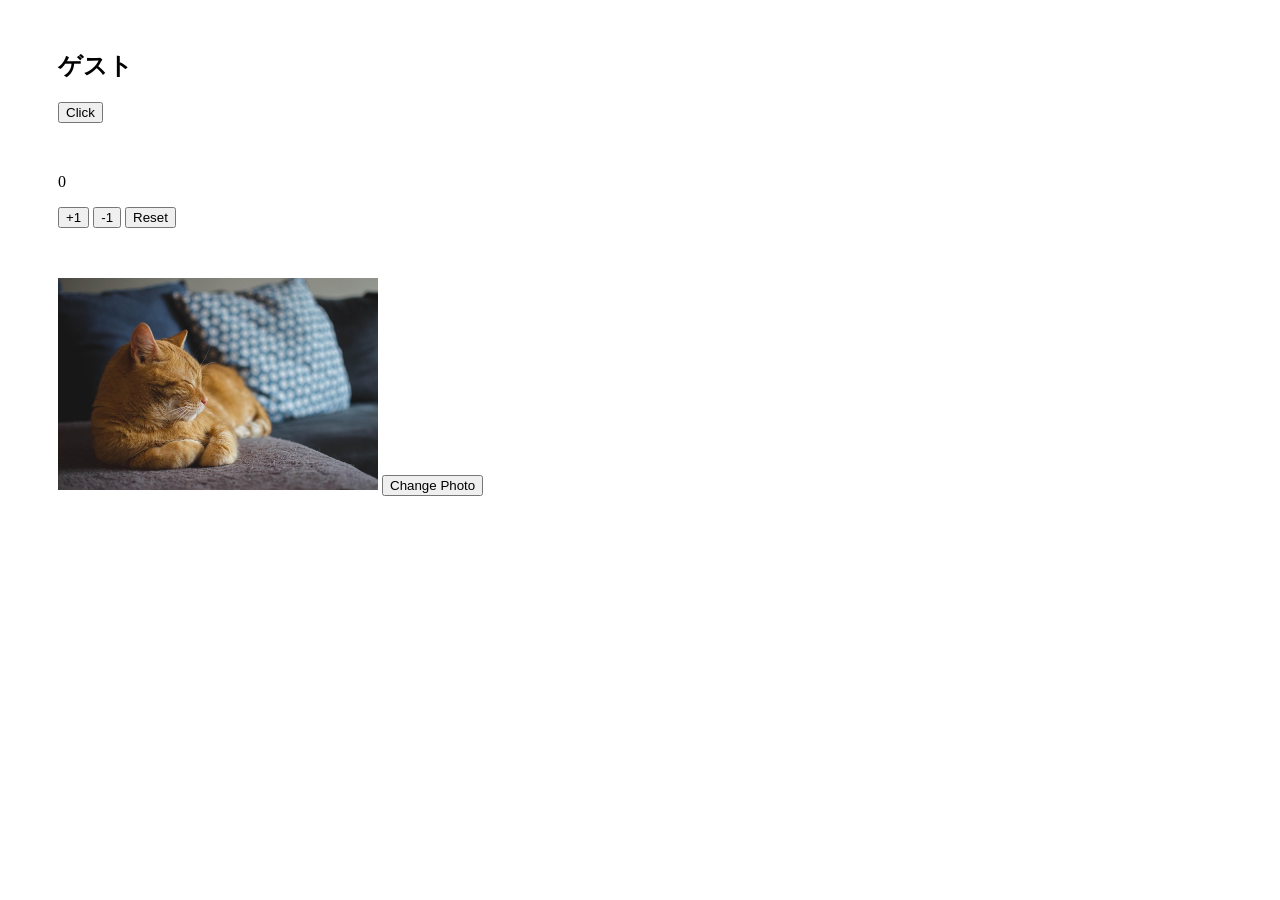
==== index.html @ 020d9b16 "4/30分までpush" ====
<html>

<head>
    <link rel="stylesheet" href="assets/css/style.css">
    <title>My Web Page</title>
</head>

<body>
    <section>
        <h1 id="target">ゲスト</h1>
        <button onclick="sayHello()">Click </button>
    </section>
    <!-- counter sectionn-->
    <section>
        <p id="counter">0</p>
        <button onclick="incrementCounter()">+1</button>
        <button onclick="decrementCounter()">-1</button>
        <button onclick="reset()">Reset</button>
    </section>

    <!--image section-->
    <section>
        <img id="photo" src="assets/images/cat.jpg" width="320">
        <button onclick="changePhoto()">Change Photo</button>
    </section>

    <script src="assets/js/main.js"></script>
    <script src="assets/js/counter.js"></script>
    <script src="assets/js/image.js"></script>

</body>

</html>
---- assets/css/style.css ----
section{
    margin: 50px 50px;
}
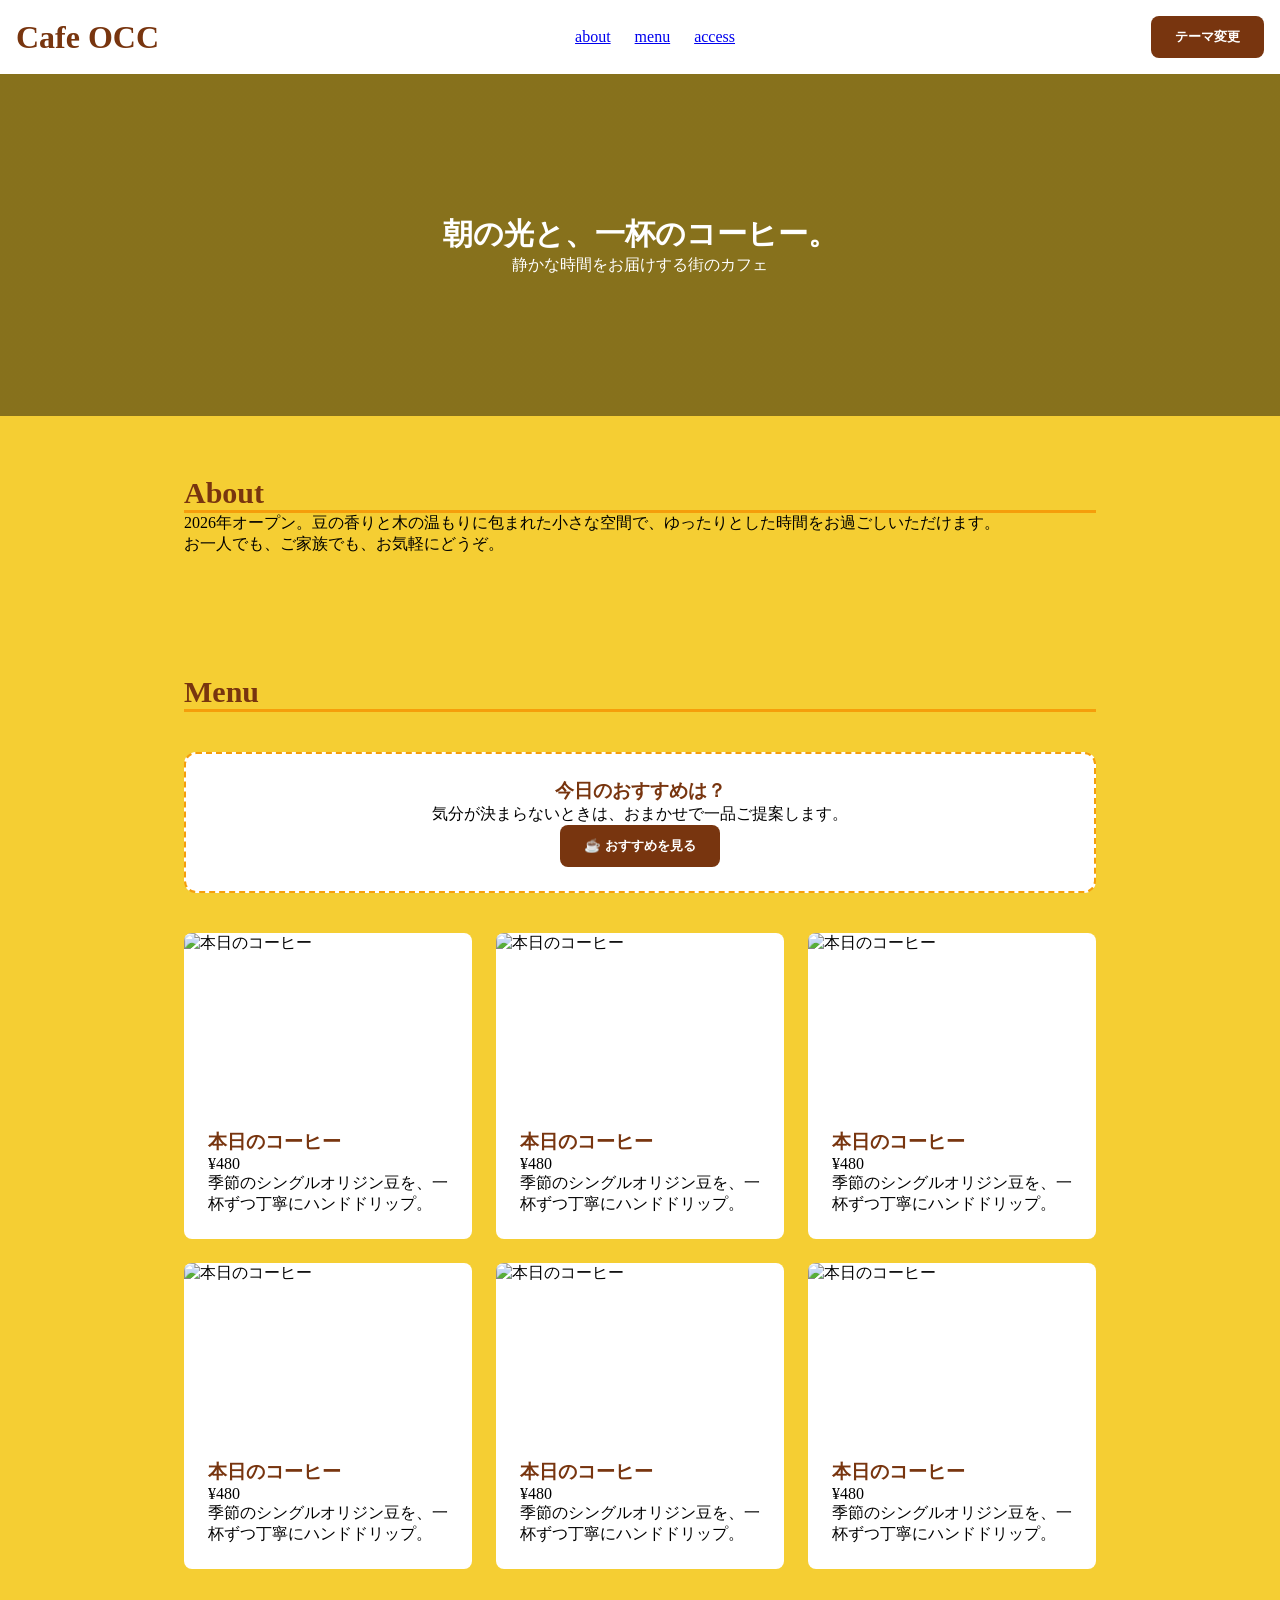
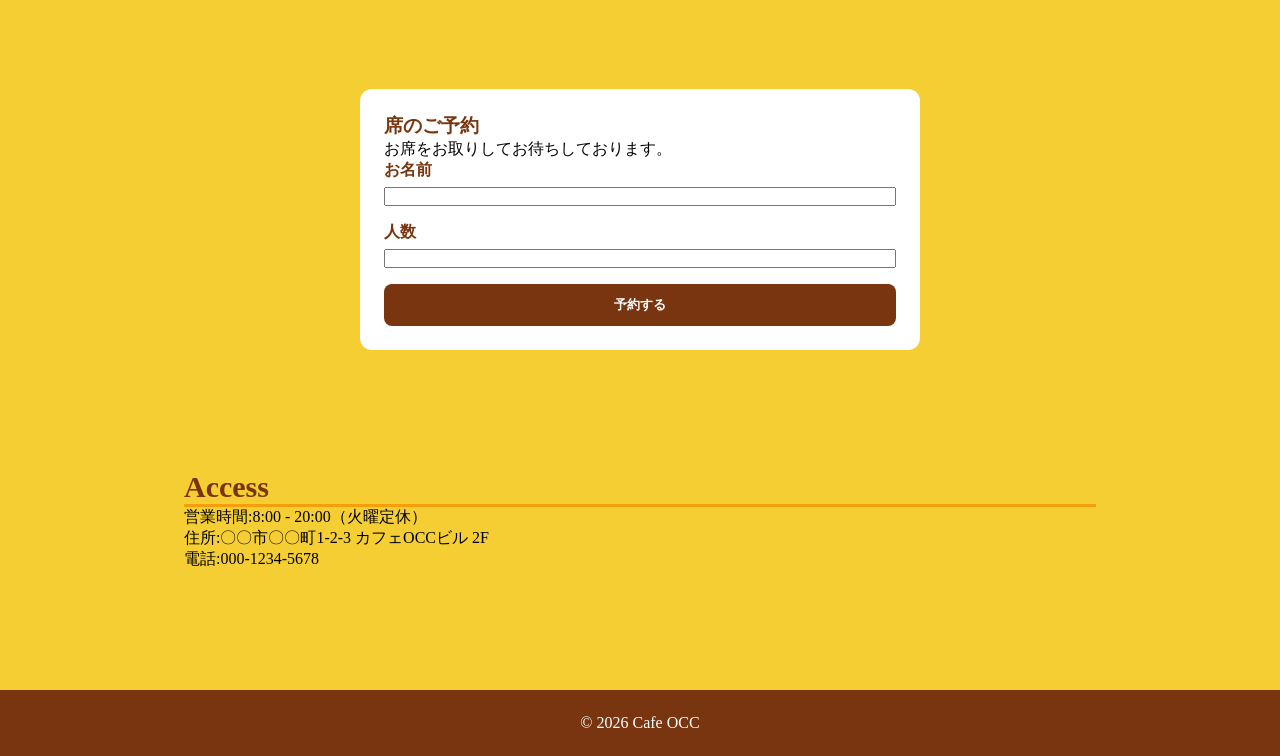
==== commit 77d0a4ec: "予約の方法まで理解しました。" ====
--- a/index.html
+++ b/index.html
@@ -1,33 +1,133 @@
-<html>
+<!DOCTYPE html>
+<html lang="ja">
+<head>
+    <meta charset="UTF-8">
+    <meta name="viewport" content="width=device-width, initial-scale=1.0">
+    <title>Cafe OCC</title>
+    <link rel="stylesheet" href="style.css">
+</head>
+<body>
+    <!-- ヘッダー -->
+    <header>
+        <h1>Cafe OCC</h1>
 
-<head>
-    <link rel="stylesheet" href="assets/css/style.css">
-    <title>My Web Page</title>
-</head>
+        <nav>
+            <a href="#about">about</a>
+            <a href="#menu">menu</a>
+            <a href="#access">access</a>
+        </nav>
 
-<body>
-    <section>
-        <h1 id="target">ゲスト</h1>
-        <button onclick="sayHello()">Click </button>
-    </section>
-    <!-- counter sectionn-->
-    <section>
-        <p id="counter">0</p>
-        <button onclick="incrementCounter()">+1</button>
-        <button onclick="decrementCounter()">-1</button>
-        <button onclick="reset()">Reset</button>
-    </section>
+        <button>テーマ変更</button>
+    </header>
 
-    <!--image section-->
-    <section>
-        <img id="photo" src="assets/images/cat.jpg" width="320">
-        <button onclick="changePhoto()">Change Photo</button>
-    </section>
+    <!-- メイン -->
+    <main>
+        <!-- Hero section -->
+        <section id="hero">
+            <h2>朝の光と、一杯のコーヒー。</h2>
+            <p>静かな時間をお届けする街のカフェ</p>
+        </section>
+        
+        <!-- About section -->
+        <section id="about">
+            <h2>About</h2>
+            <p>2026年オープン。豆の香りと木の温もりに包まれた小さな空間で、ゆったりとした時間をお過ごしいただけます。</p>
+            <p>お一人でも、ご家族でも、お気軽にどうぞ。</p>
+        </section>
 
-    <script src="assets/js/main.js"></script>
-    <script src="assets/js/counter.js"></script>
-    <script src="assets/js/image.js"></script>
+        <!-- Menu section -->
+        <section id="menu">
+            <h2>Menu</h2>
 
+            <div class="recommend">
+                <h3>今日のおすすめは？</h3>
+                <p>気分が決まらないときは、おまかせで一品ご提案します。</p>
+                <button onclick="pickRecommend()" class="recommend-btn">☕ おすすめを見る</button>
+            </div>
+
+            <div class="menu-list">
+
+                <div class="menu-item">
+                    <img src="https://images.unsplash.com/photo-1509042239860-f550ce710b93?w=600&h=400&fit=crop&auto=format&q=80" alt="本日のコーヒー">
+                    <h3>本日のコーヒー</h3>
+                    <p class="price">¥480</p>
+                    <p>季節のシングルオリジン豆を、一杯ずつ丁寧にハンドドリップ。</p>
+                </div>
+
+                <div class="menu-item">
+                    <img src="https://images.unsplash.com/photo-1509042239860-f550ce710b93?w=600&h=400&fit=crop&auto=format&q=80" alt="本日のコーヒー">
+                    <h3>本日のコーヒー</h3>
+                    <p class="price">¥480</p>
+                    <p>季節のシングルオリジン豆を、一杯ずつ丁寧にハンドドリップ。</p>
+                </div>
+            
+                <div class="menu-item">
+                    <img src="https://images.unsplash.com/photo-1509042239860-f550ce710b93?w=600&h=400&fit=crop&auto=format&q=80" alt="本日のコーヒー">
+                    <h3>本日のコーヒー</h3>
+                    <p class="price">¥480</p>
+                    <p>季節のシングルオリジン豆を、一杯ずつ丁寧にハンドドリップ。</p>
+                </div>
+
+                <div class="menu-item">
+                    <img src="https://images.unsplash.com/photo-1509042239860-f550ce710b93?w=600&h=400&fit=crop&auto=format&q=80" alt="本日のコーヒー">
+                    <h3>本日のコーヒー</h3>
+                    <p class="price">¥480</p>
+                    <p>季節のシングルオリジン豆を、一杯ずつ丁寧にハンドドリップ。</p>
+                </div>
+
+                <div class="menu-item">
+                    <img src="https://images.unsplash.com/photo-1509042239860-f550ce710b93?w=600&h=400&fit=crop&auto=format&q=80" alt="本日のコーヒー">
+                    <h3>本日のコーヒー</h3>
+                    <p class="price">¥480</p>
+                    <p>季節のシングルオリジン豆を、一杯ずつ丁寧にハンドドリップ。</p>
+                </div>
+
+                <div class="menu-item">
+                    <img src="https://images.unsplash.com/photo-1509042239860-f550ce710b93?w=600&h=400&fit=crop&auto=format&q=80" alt="本日のコーヒー">
+                    <h3>本日のコーヒー</h3>
+                    <p class="price">¥480</p>
+                    <p>季節のシングルオリジン豆を、一杯ずつ丁寧にハンドドリップ。</p>
+                </div>
+            </div>
+        </section>
+
+        <!-- Reserve section -->
+        <section id="reserve">
+            <div class="reserve">
+                <h3>席のご予約</h3>
+                <p>お席をお取りしてお待ちしております。</p>
+
+                <div class="reserve-form">
+                    <div class="form-row">
+                        <label for="guestName">お名前</label>
+                        <input type="text" name="guestName" id="guestName">
+                    </div>
+
+                    <div class="form-row">
+                        <label for="guestCount">人数</label>
+                        <input type="number" name="guestCount" id="guestCount" min="1" max="10">
+                    </div>
+
+                    <button onclick="reserve()">予約する</button>
+                </div>
+               <p id="reserveResult" class="reserve-result"></p>
+            </div>
+        </section>
+
+        <!-- Access：営業時間・住所・電話 -->
+        <section id="access">
+            <h2>Access</h2>
+            <p>営業時間:8:00 - 20:00（火曜定休）</p>
+            <p>住所:〇〇市〇〇町1-2-3 カフェOCCビル 2F</p>
+            <p>電話:000-1234-5678</p>
+        </section>
+    </main>
+
+    <!-- フッター -->
+    <footer>
+        <p>&copy; 2026 Cafe OCC</p>
+    </footer>
+
+    <script src="script.js"></script>
 </body>
-
 </html>
--- a/style.css
+++ b/style.css
@@ -0,0 +1,147 @@
+* {
+    margin: 0;
+    padding: 0;
+    box-sizing: border-box;
+}
+
+:root {
+  --main-color:   #78350F; /* メインの色（濃い茶色） */
+  --accent-color: #F59E0B; /* アクセントの色（オレンジ） */
+  --bg-color:     #f5ce33; /* ページ全体の背景色（クリーム色） */
+  --text-color:   #1F2937; /* 文字色（濃いグレー） */
+  --card-color:   #FFFFFF; /* カードやヘッダーの白 */
+  --muted-color:  #6B7280; /* 説明文や枠線の控えめなグレー */
+}
+
+body {
+    background-color: var(--bg-color);
+}
+
+h1, h2, h3 {
+    color: var(--main-color);
+}
+
+button {
+    background-color: var(--main-color);
+    color: var(--card-color);
+    border: none;
+    padding: 12px 24px;
+    border-radius: 8px;
+    font-weight: bold;
+    cursor: pointer;
+}
+
+button:hover {
+    opacity: 0.85;
+}
+
+header {
+    background-color: var(--card-color);
+    display: flex;
+    justify-content: space-between;
+    padding: 16px;
+    align-items: center;
+}
+
+nav {
+    display: flex;
+    gap: 24px;
+}
+
+section {
+    max-width: 960px;
+    margin: 0 auto;
+    padding: 60px 24px;
+}
+
+section h2 {
+    font-size: 30px;
+    border-bottom: 3px solid var(--accent-color);
+}
+
+/* Hero */
+#hero {
+    background-image:
+    linear-gradient(rgba(0, 0, 0, 0.45), rgba(0, 0, 0, 0.45)), /* 黒い半透明（文字を読みやすく） */
+    url("https://images.unsplash.com/photo-1521017432531-fbd92d768814?w=1600&h=900&fit=crop&auto=format&q=80"); /* 背景写真 */
+    padding: 140px 24px;
+    background-size: cover;
+    background-position: center;
+    color: var(--card-color);
+    text-align: center;
+    max-width: none;
+}
+
+#hero h2 {
+    color: var(--card-color);
+    border-bottom: none;
+}
+
+/* Recommend */
+.recommend {
+    border: 2px dashed var(--accent-color);
+    background-color: var(--card-color);
+    margin: 40px 0;
+    padding: 24px;
+    text-align: center;
+    border-radius: 12px;
+}
+
+/* Menu */
+.menu-list {
+    display: flex;
+    gap: 24px;
+    flex-wrap: wrap;
+}
+
+.menu-item {
+    flex: 1;
+    background-color: var(--card-color);
+    border-radius: 8px;
+    min-width: 240px;
+    padding: 24px;
+    overflow: hidden;
+}
+
+.menu-item img {
+    height: 180px;
+    display: block;
+    width: calc(100% + 48px);
+    margin: -24px -24px 16px;
+    object-fit: cover;
+}
+
+/* Reserve */
+.reserve {
+    background-color: var(--card-color);
+    max-width: 560px;
+    margin: 0 auto;
+    padding: 24px;
+    border-radius: 12px;
+}
+
+.reserve-form {
+    display: flex;
+    flex-direction: column;
+    gap: 16px;
+}
+
+.form-row {
+    display: flex;
+    flex-direction: column;
+    gap: 6px;
+}
+
+.form-row label {
+    font-weight: bold;
+    color: var(--main-color);
+}
+
+/* footer */
+footer {
+    background-color: var(--main-color);
+    color: var(--card-color);
+    text-align: center;
+    padding: 24px;
+    margin-top: 60px;
+}
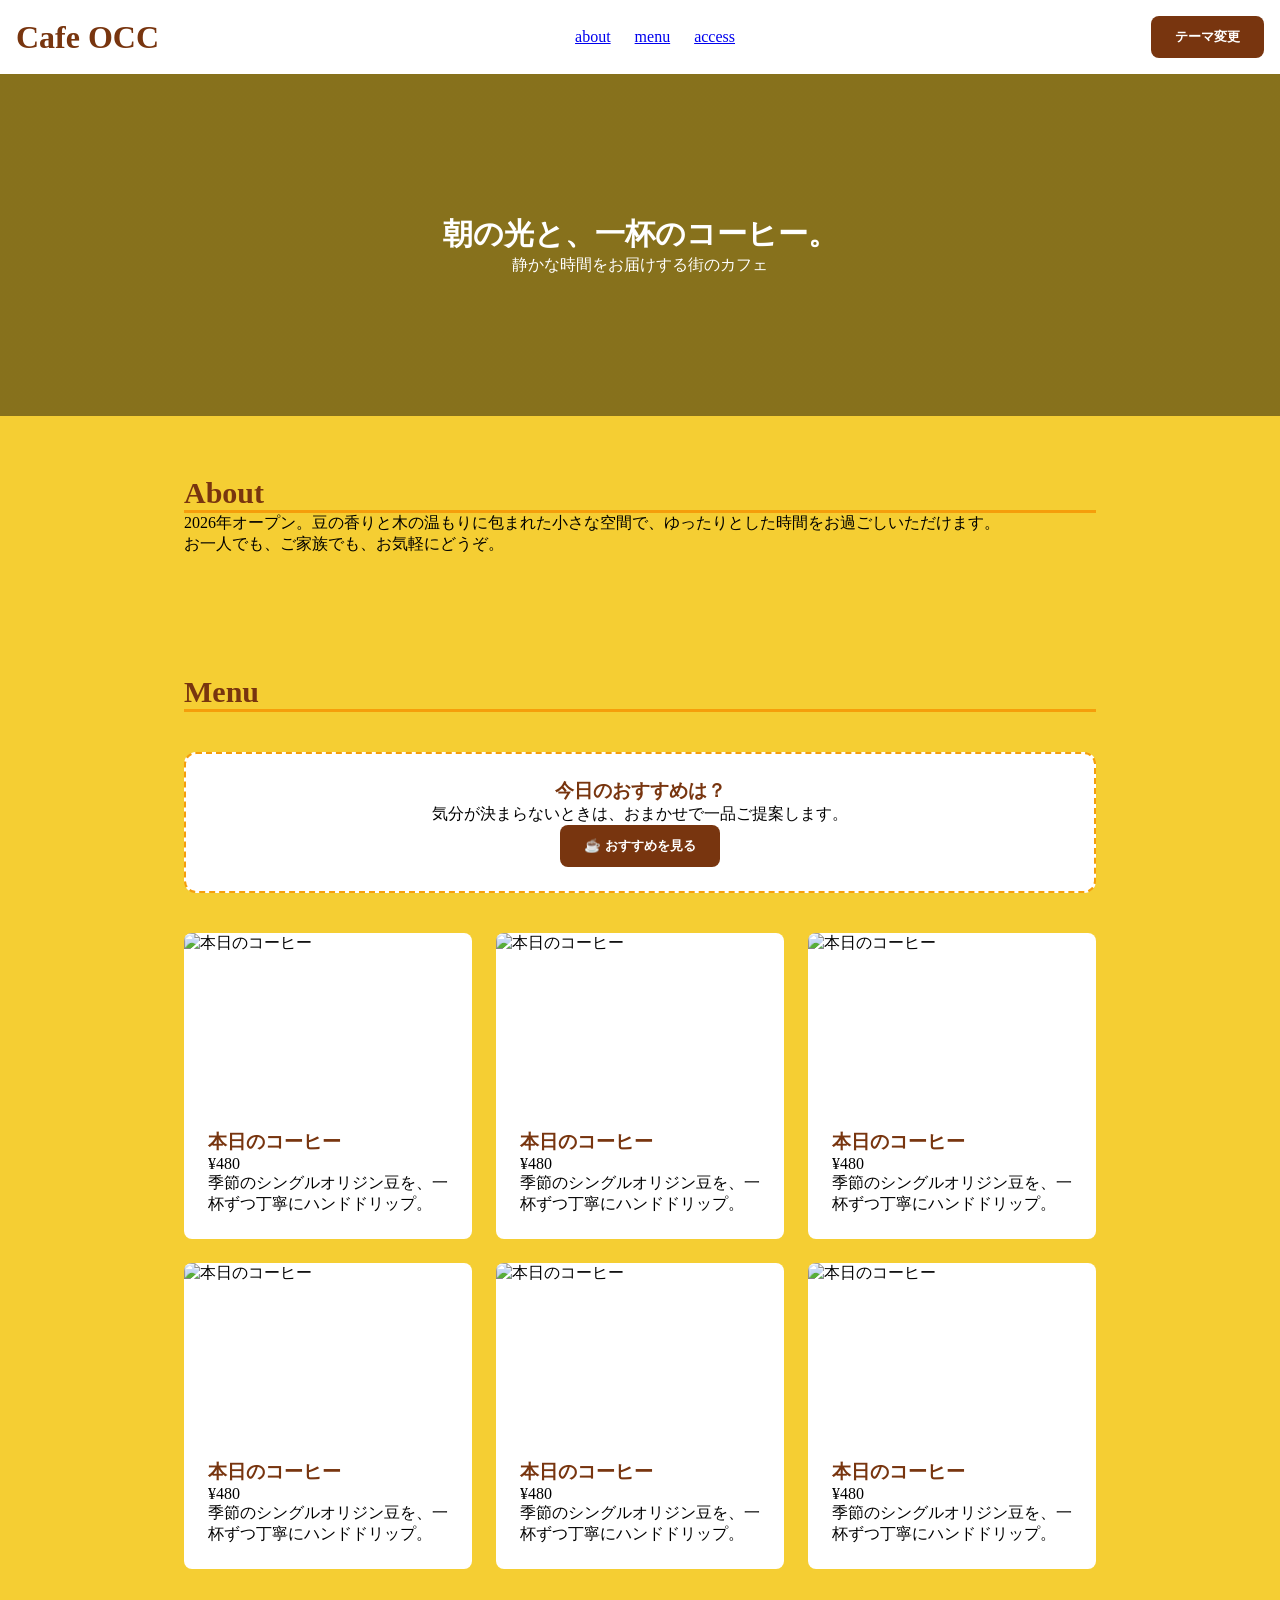
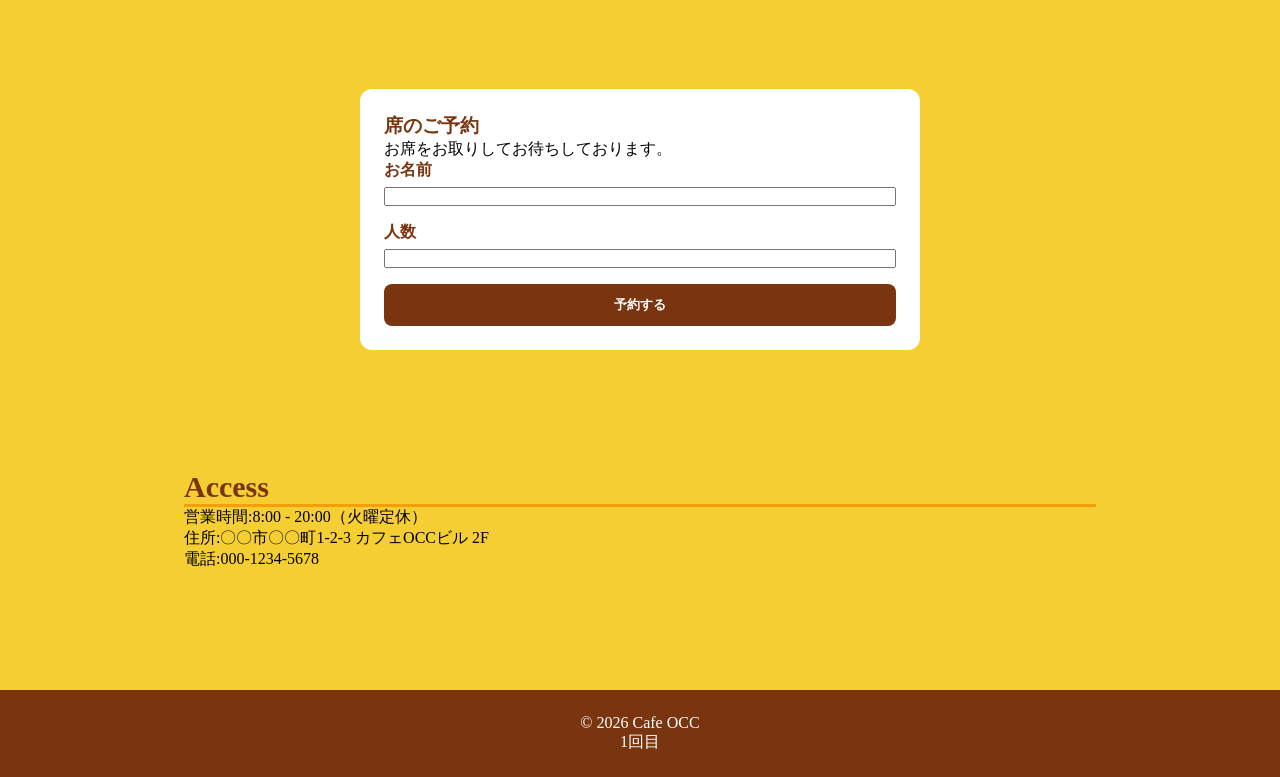
==== commit 4ad80320: "テーマ変更機能とアクセスカウンター機能を追加方法を理解しました。" ====
--- a/index.html
+++ b/index.html
@@ -17,7 +17,7 @@
             <a href="#access">access</a>
         </nav>
 
-        <button>テーマ変更</button>
+        <button onclick="toggleTheme()">テーマ変更</button>
     </header>
 
     <!-- メイン -->
@@ -43,6 +43,7 @@
                 <h3>今日のおすすめは？</h3>
                 <p>気分が決まらないときは、おまかせで一品ご提案します。</p>
                 <button onclick="pickRecommend()" class="recommend-btn">☕ おすすめを見る</button>
+                <p id="recommendResult" class="recommend-result"></p>
             </div>
 
             <div class="menu-list">
@@ -126,6 +127,7 @@
     <!-- フッター -->
     <footer>
         <p>&copy; 2026 Cafe OCC</p>
+        <p><span id="visitCount">0</span>回目</p>
     </footer>
 
     <script src="script.js"></script>
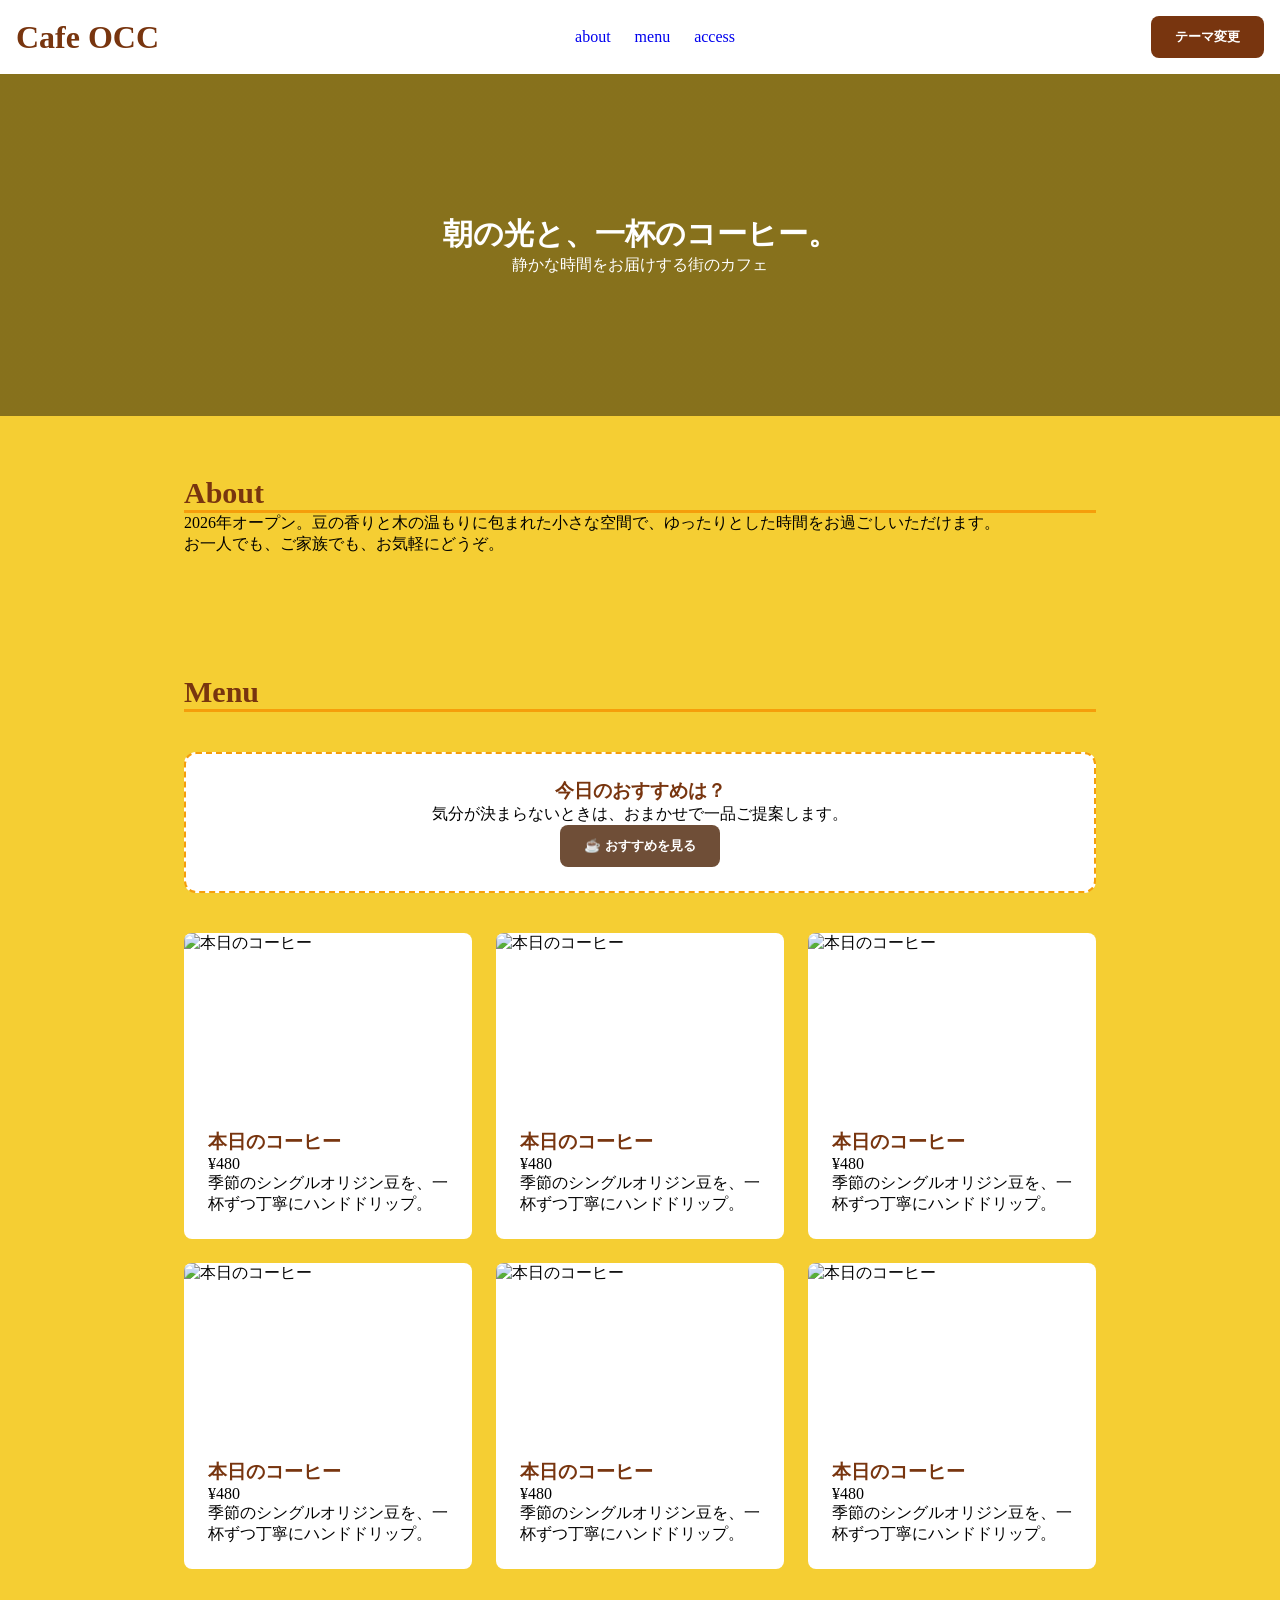
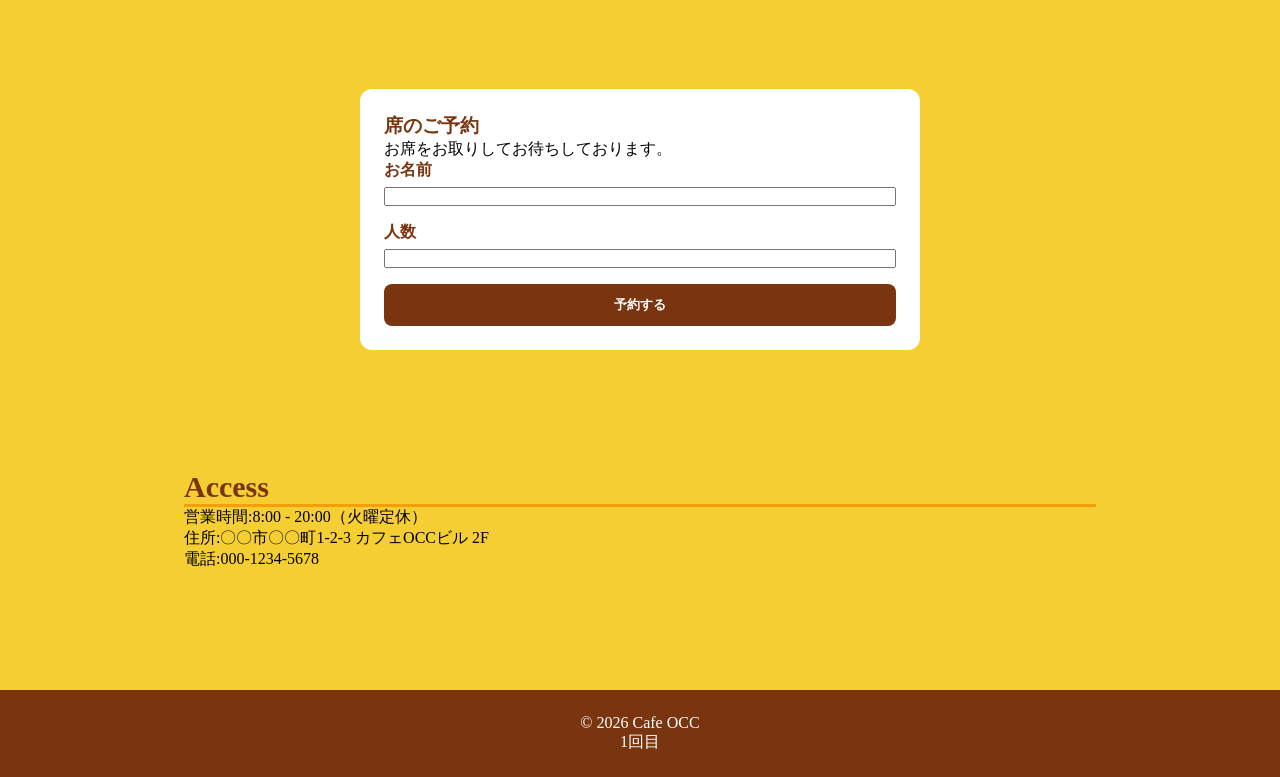
==== commit 482facde: "@keyframes の使い方を学び、CSSで動きを表現する方法を理解できました。" ====
--- a/index.html
+++ b/index.html
@@ -42,7 +42,7 @@
             <div class="recommend">
                 <h3>今日のおすすめは？</h3>
                 <p>気分が決まらないときは、おまかせで一品ご提案します。</p>
-                <button onclick="pickRecommend()" class="recommend-btn">☕ おすすめを見る</button>
+                <button onclick="pickRecommend()" class="recommend-btn spinning">☕ おすすめを見る</button>
                 <p id="recommendResult" class="recommend-result"></p>
             </div>
 
--- a/style.css
+++ b/style.css
@@ -5,19 +5,27 @@
 }
 
 :root {
-  --main-color:   #78350F; /* メインの色（濃い茶色） */
-  --accent-color: #F59E0B; /* アクセントの色（オレンジ） */
-  --bg-color:     #f5ce33; /* ページ全体の背景色（クリーム色） */
-  --text-color:   #1F2937; /* 文字色（濃いグレー） */
-  --card-color:   #FFFFFF; /* カードやヘッダーの白 */
-  --muted-color:  #6B7280; /* 説明文や枠線の控えめなグレー */
+    --main-color: #78350F;
+    /* メインの色（濃い茶色） */
+    --accent-color: #F59E0B;
+    /* アクセントの色（オレンジ） */
+    --bg-color: #f5ce33;
+    /* ページ全体の背景色（クリーム色） */
+    --text-color: #1F2937;
+    /* 文字色（濃いグレー） */
+    --card-color: #FFFFFF;
+    /* カードやヘッダーの白 */
+    --muted-color: #6B7280;
+    /* 説明文や枠線の控えめなグレー */
 }
 
 body {
     background-color: var(--bg-color);
 }
 
-h1, h2, h3 {
+h1,
+h2,
+h3 {
     color: var(--main-color);
 }
 
@@ -62,8 +70,10 @@
 /* Hero */
 #hero {
     background-image:
-    linear-gradient(rgba(0, 0, 0, 0.45), rgba(0, 0, 0, 0.45)), /* 黒い半透明（文字を読みやすく） */
-    url("https://images.unsplash.com/photo-1521017432531-fbd92d768814?w=1600&h=900&fit=crop&auto=format&q=80"); /* 背景写真 */
+        linear-gradient(rgba(0, 0, 0, 0.45), rgba(0, 0, 0, 0.45)),
+        /* 黒い半透明（文字を読みやすく） */
+        url("https://images.unsplash.com/photo-1521017432531-fbd92d768814?w=1600&h=900&fit=crop&auto=format&q=80");
+    /* 背景写真 */
     padding: 140px 24px;
     background-size: cover;
     background-position: center;
@@ -144,4 +154,73 @@
     text-align: center;
     padding: 24px;
     margin-top: 60px;
+}
+
+/* アニメーション */
+.recommend-btn {
+    background: #6F4E37;
+    color: #fff;
+    border-radius: 8px;
+    transition: 1m;
+}
+
+.recommend-btn:hover {
+    background: #C8794B;
+    transform: scale(1.05);
+}
+
+.menu-item {
+    transition: 0.3s;
+}
+
+.menu-item:hover {
+    transform: translateY(-8px);
+    box-shadow: 0 8px 20px rgba(0, 0, 0, 0.15);
+}
+
+nav a {
+    position: relative;
+    text-decoration: none;
+}
+
+nav a::after {
+    content: "";
+    position: absolute;
+    left: 0;
+    bottom: -4px;
+    height: 2px;
+    width: 0;
+    background: #C8794B;
+    transition: 0.3s;
+}
+
+nav a:hover::after {
+    width: 100%;
+}
+
+@keyframes fadeUp {
+    from {
+        opacity: 0;
+        transform: translateY(20px);
+    }
+
+    to {
+        opacity: 1;
+        transform: translateY(0);
+    }
+}
+
+#hero h2,
+#hero p {
+    animation: fadeUp 1s ease;
+}
+
+@keyframes spelling-error {
+    from {transform: rotate(0deg);}
+
+    to {transform: rotate(360deg);}
+}
+.spinning{
+    display: inline-block;
+    animation: spelling-error 1s linear infinite;
 }
